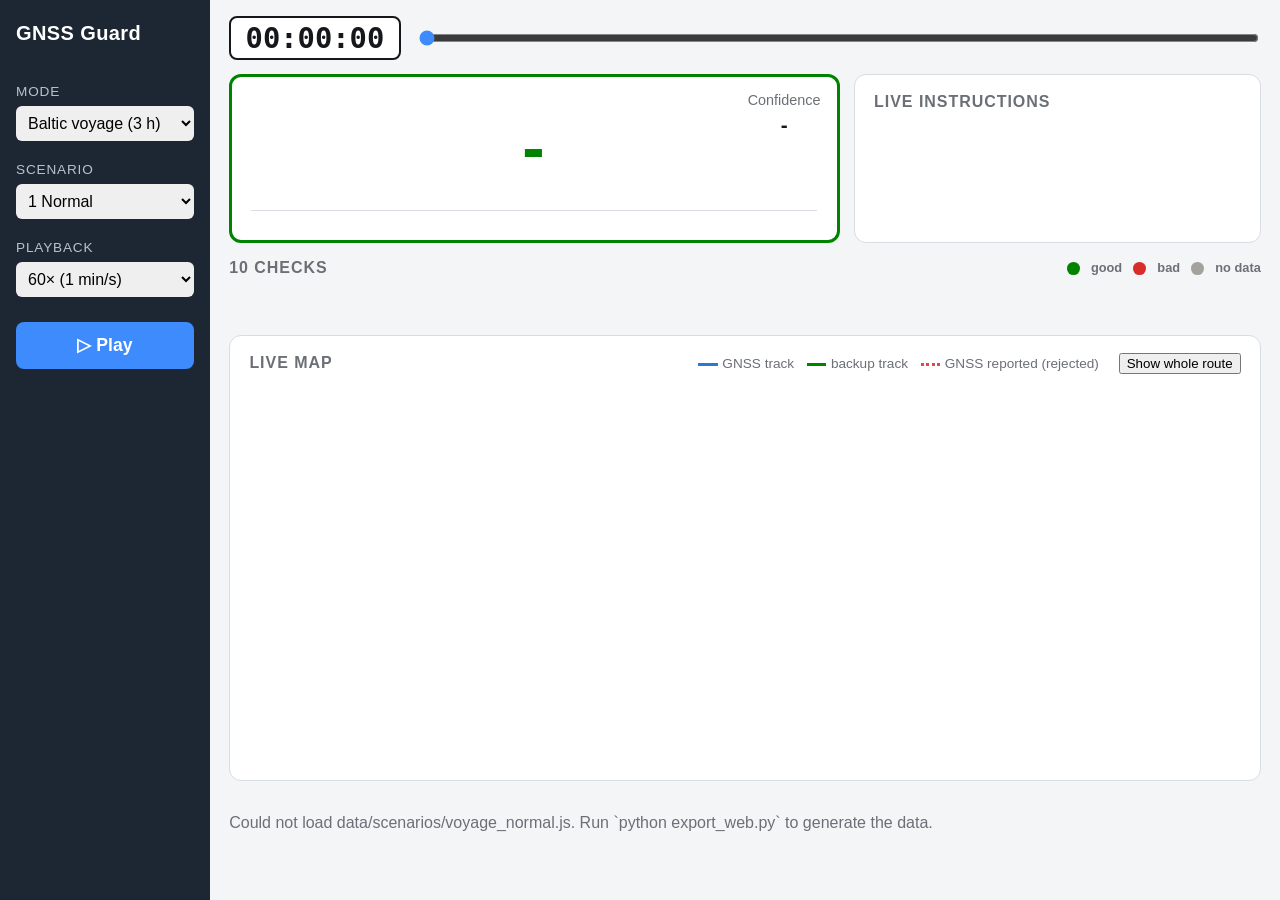
==== web-navigator/index.html @ 6cb35957 "Add web-navigator/: simple at-a-glance bridge view (status, live instructions, 10 checks, live map) " ====
<!doctype html>
<html lang="en">
<head>
  <meta charset="utf-8">
  <meta name="viewport" content="width=device-width, initial-scale=1">
  <title>GNSS Guard Bridge</title>
  <link rel="stylesheet" href="css/navigator.css">
</head>
<body>
  <div class="layout">
    <aside class="sidebar" aria-label="Controls">
      <div class="brand">GNSS Guard</div>
      <label for="mode">Mode</label>
      <select id="mode">
        <option value="voyage">Baltic voyage (3 h)</option>
        <option value="short">Short run (15 min)</option>
      </select>
      <label for="scenario">Scenario</label>
      <select id="scenario"></select>
      <label for="speed">Playback</label>
      <select id="speed"></select>
      <button id="play" type="button">▷ Play</button>
    </aside>

    <main>
      <div class="clock">
        <span id="clock">00:00:00</span>
        <input id="time" type="range" min="0" max="0" value="0" aria-label="Time">
      </div>

      <div class="top">
        <section id="status" class="panel status" aria-live="polite">
          <div class="confidence">Confidence <b id="confidence">-</b></div>
          <div id="state" class="state">-</div>
          <div id="state-line" class="state-line"></div>
          <div id="vitals" class="vitals"></div>
        </section>

        <section class="panel instructions">
          <h2>Live instructions</h2>
          <ol id="instructions" class="log"></ol>
        </section>
      </div>

      <section class="checks-area">
        <h2>10 checks <span class="legend"><i class="dot ok"></i> good
          <i class="dot bad"></i> bad <i class="dot skip"></i> no data</span></h2>
        <div id="checks" class="checks"></div>
      </section>

      <section class="panel map-panel">
        <div class="map-head"><h2>Live map</h2><span id="map-legend" class="map-legend"></span></div>
        <div id="map" class="map"></div>
      </section>

      <p id="loading" class="loading">Loading...</p>
    </main>
  </div>

  <!-- Data and libraries are shared with the full website in ../web/ -->
  <script>window.MARINE_DATA_ROOT = "../web/data/";</script>
  <script src="../web/vendor/plotly.min.js"></script>
  <script src="../web/js/util.js"></script>
  <script src="../web/data/content.js"></script>
  <script src="../web/data/chart.js"></script>
  <script src="../web/js/maps.js"></script>
  <script src="js/navigator.js"></script>
</body>
</html>
---- web-navigator/css/navigator.css ----
/* Bridge view: big, high-contrast, readable at a glance. */
:root {
  --bg: #f4f5f7;
  --panel: #ffffff;
  --ink: #15171a;
  --muted: #6b6f76;
  --border: #d9dce1;
  --ok: #008300;
  --bad: #d92d2b;
  --skip: #a3a29c;
  --state: #008300;  /* set from the current state by navigator.js */
}

* { box-sizing: border-box; }
html, body { margin: 0; height: 100%; }
body { background: var(--bg); color: var(--ink);
       font: 16px/1.4 "Segoe UI", Roboto, Helvetica, Arial, sans-serif; }

.layout { display: grid; grid-template-columns: 210px minmax(0, 1fr); min-height: 100vh; }

.sidebar { background: #1d2733; color: #fff; padding: 1.2rem 1rem; display: flex;
           flex-direction: column; gap: 0.35rem; }
.brand { font-weight: 800; font-size: 1.25rem; margin-bottom: 1rem; letter-spacing: 0.02em; }
.sidebar label { font-size: 0.85rem; text-transform: uppercase; letter-spacing: 0.06em;
                 color: #b8c2cc; margin-top: 0.8rem; }
.sidebar select { width: 100%; padding: 0.5rem; font: inherit; border-radius: 6px; border: none; }
#play { margin-top: 1.2rem; padding: 0.7rem; font: inherit; font-size: 1.1rem; font-weight: 700;
        border: none; border-radius: 8px; background: #3d8bfd; color: #fff; cursor: pointer; }
#play:hover { background: #2a78d6; }

main { padding: 1rem 1.2rem 1.5rem; display: flex; flex-direction: column; gap: 0.9rem; min-width: 0; }
h2 { font-size: 1rem; margin: 0 0 0.6rem; text-transform: uppercase; letter-spacing: 0.06em;
     color: var(--muted); }
.panel { background: var(--panel); border: 1px solid var(--border); border-radius: 12px; padding: 1rem 1.2rem; }

.clock { display: flex; align-items: center; gap: 1rem; }
#clock { font: 700 1.8rem/1 ui-monospace, "SF Mono", Consolas, monospace; background: var(--panel);
         border: 2px solid var(--ink); border-radius: 8px; padding: 0.35rem 0.9rem; }
#time { flex: 1; accent-color: #3d8bfd; }

.top { display: grid; grid-template-columns: 3fr 2fr; gap: 0.9rem; }

.status { position: relative; border: 3px solid var(--state); text-align: center; }
.status.alarm { animation: pulse 1.6s ease-in-out infinite; }
@keyframes pulse { 50% { box-shadow: 0 0 0 6px color-mix(in srgb, var(--state) 25%, transparent); } }
.confidence { position: absolute; top: 0.8rem; right: 1rem; font-size: 0.9rem; color: var(--muted); }
.confidence b { display: block; font-size: 1.3rem; color: var(--ink); }
.state { font-size: clamp(2.4rem, 6vw, 4.2rem); font-weight: 800; color: var(--state);
         margin-top: 0.4rem; letter-spacing: 0.03em; }
.state-line { font-size: 1.15rem; font-weight: 600; margin-bottom: 1rem; }
.vitals { display: grid; grid-template-columns: repeat(3, minmax(0, 1fr)); gap: 0.6rem;
          border-top: 1px solid var(--border); padding-top: 0.8rem; text-align: left; }
.vital span { display: block; font-size: 0.78rem; color: var(--muted); text-transform: uppercase;
              letter-spacing: 0.05em; }
.vital b { font-size: 1.15rem; font-variant-numeric: tabular-nums; }

.instructions { display: flex; flex-direction: column; max-height: 330px; }
.log { list-style: none; margin: 0; padding: 0; overflow-y: auto; }
.log > li { padding: 0.45rem 0 0.45rem 0.7rem; border-left: 4px solid var(--skip); margin-bottom: 0.4rem;
            opacity: 0.55; }
.log > li.now { opacity: 1; background: color-mix(in srgb, var(--entry) 8%, transparent); }
.log .when { font: 600 0.9rem ui-monospace, Consolas, monospace; color: var(--muted); }
.log .chip { color: #fff; font-size: 0.75rem; font-weight: 700; border-radius: 4px; padding: 1px 6px;
             margin-left: 0.4rem; }
.log ul { margin: 0.25rem 0 0; padding-left: 1.1rem; }
.log > li.now ul { font-weight: 600; }

.checks-area h2 { display: flex; justify-content: space-between; flex-wrap: wrap; gap: 0.5rem; }
.legend { font-size: 0.8rem; text-transform: none; letter-spacing: 0; display: flex; gap: 0.7rem;
          align-items: center; }
.dot { display: inline-block; width: 0.8rem; height: 0.8rem; border-radius: 50%; vertical-align: middle; }
.dot.ok { background: var(--ok); } .dot.bad { background: var(--bad); } .dot.skip { background: var(--skip); }
.checks { display: grid; grid-template-columns: repeat(2, minmax(0, 1fr)); grid-auto-flow: column;
          grid-template-rows: repeat(5, auto); gap: 0.5rem 0.9rem; }
.check { display: flex; justify-content: space-between; align-items: center; gap: 0.6rem;
         padding: 0.55rem 0.8rem; border-radius: 8px; color: #fff; font-weight: 600; }
.check.ok { background: var(--ok); } .check.bad { background: var(--bad); }
.check.skip { background: var(--skip); }
.check .reading { font-weight: 500; font-variant-numeric: tabular-nums; white-space: nowrap; opacity: 0.95; }

.map-head { display: flex; justify-content: space-between; align-items: baseline; flex-wrap: wrap; }
.map-legend { font-size: 0.85rem; color: var(--muted); }
.map-legend i { display: inline-block; width: 1.2rem; height: 3px; vertical-align: middle; margin: 0 0.3rem 0 0.8rem; }
.map { height: 380px; }

.loading { color: var(--muted); }

@media (max-width: 900px) {
  .layout { grid-template-columns: 1fr; }
  .sidebar { flex-direction: row; flex-wrap: wrap; align-items: end; gap: 0.5rem 1rem; }
  .sidebar > * { flex: 1 1 140px; }
  .brand { flex-basis: 100%; margin: 0; }
  .top, .checks { grid-template-columns: 1fr; }
  .checks { grid-auto-flow: row; grid-template-rows: none; }
  main { padding: 0.8rem; }
  .confidence { position: static; text-align: right; }
  .vitals { grid-template-columns: repeat(2, minmax(0, 1fr)); }
}
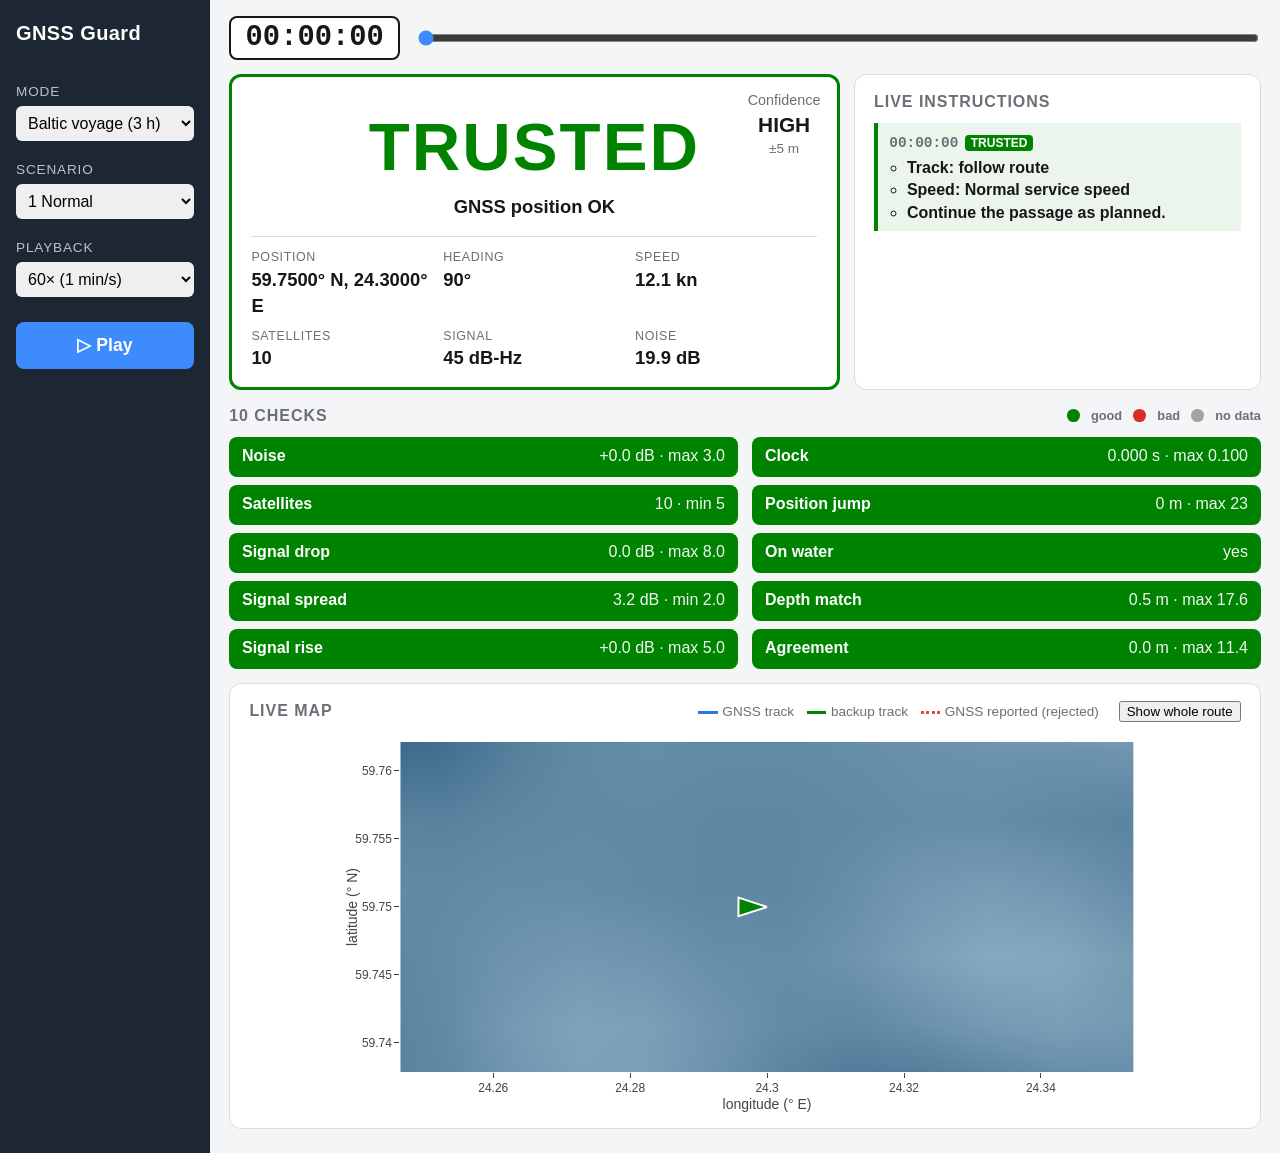
==== commit d7428f46: "Make web-navigator self-contained so it works however it is opened The bridge view loaded its data a" ====
--- a/web-navigator/index.html
+++ b/web-navigator/index.html
@@ -11,18 +11,20 @@
     <aside class="sidebar" aria-label="Controls">
       <div class="brand">GNSS Guard</div>
       <label for="mode">Mode</label>
-      <select id="mode">
+      <select id="mode" autocomplete="off">
         <option value="voyage">Baltic voyage (3 h)</option>
         <option value="short">Short run (15 min)</option>
       </select>
       <label for="scenario">Scenario</label>
-      <select id="scenario"></select>
+      <select id="scenario" autocomplete="off"></select>
       <label for="speed">Playback</label>
-      <select id="speed"></select>
+      <select id="speed" autocomplete="off"></select>
       <button id="play" type="button">▷ Play</button>
     </aside>
 
     <main>
+      <div id="error" class="error" role="alert" hidden></div>
+      <p id="loading" class="loading">Loading...</p>
       <div class="clock">
         <span id="clock">00:00:00</span>
         <input id="time" type="range" min="0" max="0" value="0" aria-label="Time">
@@ -53,17 +55,13 @@
         <div id="map" class="map"></div>
       </section>
 
-      <p id="loading" class="loading">Loading...</p>
     </main>
   </div>
 
-  <!-- Data and libraries are shared with the full website in ../web/ -->
-  <script>window.MARINE_DATA_ROOT = "../web/data/";</script>
-  <script src="../web/vendor/plotly.min.js"></script>
-  <script src="../web/js/util.js"></script>
-  <script src="../web/data/content.js"></script>
-  <script src="../web/data/chart.js"></script>
-  <script src="../web/js/maps.js"></script>
+  <!-- Everything is inside this folder; data/ is written by `python export_web.py`. -->
+  <script src="js/data.js"></script>
+  <script src="vendor/plotly.min.js"></script>
+  <script src="data/content.js"></script>
   <script src="js/navigator.js"></script>
 </body>
 </html>
--- a/web-navigator/css/navigator.css
+++ b/web-navigator/css/navigator.css
@@ -83,7 +83,9 @@
 .map-legend i { display: inline-block; width: 1.2rem; height: 3px; vertical-align: middle; margin: 0 0.3rem 0 0.8rem; }
 .map { height: 380px; }
 
-.loading { color: var(--muted); }
+.loading { color: var(--muted); margin: 0; }
+.error { background: #fde8e8; color: #8a1c1c; border: 2px solid var(--bad); border-radius: 10px;
+         padding: 0.8rem 1rem; font-weight: 600; }
 
 @media (max-width: 900px) {
   .layout { grid-template-columns: 1fr; }
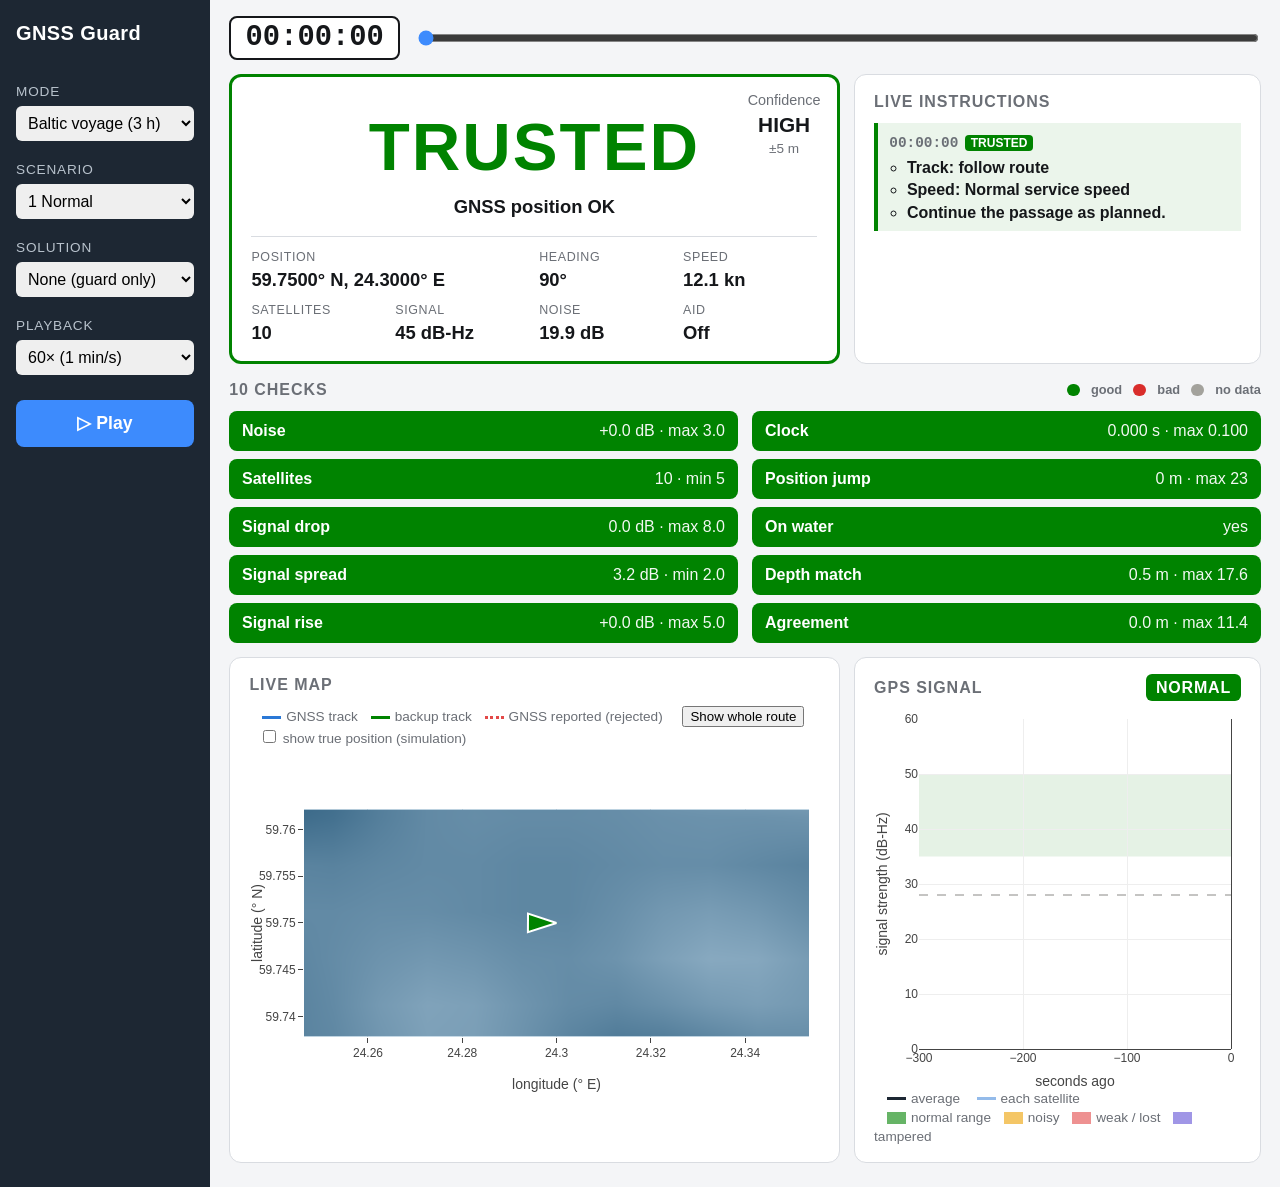
==== commit e5437206: "Bridge view: solution dropdown, aid status, stations and ships on the map, live GPS signal graph, tr" ====
--- a/web-navigator/index.html
+++ b/web-navigator/index.html
@@ -17,6 +17,8 @@
       </select>
       <label for="scenario">Scenario</label>
       <select id="scenario" autocomplete="off"></select>
+      <label for="solution">Solution</label>
+      <select id="solution" autocomplete="off"></select>
       <label for="speed">Playback</label>
       <select id="speed" autocomplete="off"></select>
       <button id="play" type="button">▷ Play</button>
@@ -50,10 +52,17 @@
         <div id="checks" class="checks"></div>
       </section>
 
-      <section class="panel map-panel">
-        <div class="map-head"><h2>Live map</h2><span id="map-legend" class="map-legend"></span></div>
-        <div id="map" class="map"></div>
-      </section>
+      <div class="bottom">
+        <section class="panel map-panel">
+          <div class="map-head"><h2>Live map</h2><span id="map-legend" class="map-legend"></span></div>
+          <div id="map" class="map"></div>
+        </section>
+        <section class="panel signal-panel">
+          <div class="map-head"><h2>GPS signal</h2><span id="signal-status" class="signal-badge"></span></div>
+          <div id="signal" class="map"></div>
+          <div id="signal-legend" class="map-legend"></div>
+        </section>
+      </div>
 
     </main>
   </div>
--- a/web-navigator/css/navigator.css
+++ b/web-navigator/css/navigator.css
@@ -82,6 +82,11 @@
 .map-legend { font-size: 0.85rem; color: var(--muted); }
 .map-legend i { display: inline-block; width: 1.2rem; height: 3px; vertical-align: middle; margin: 0 0.3rem 0 0.8rem; }
 .map { height: 380px; }
+.bottom { display: grid; grid-template-columns: 3fr 2fr; gap: 0.9rem; }
+.signal-badge { color: #fff; font-weight: 800; letter-spacing: 0.05em; border-radius: 6px;
+                padding: 0.15rem 0.6rem; }
+.vitals { grid-template-columns: repeat(4, minmax(0, 1fr)); }
+.vital.wide { grid-column: span 2; }
 
 .loading { color: var(--muted); margin: 0; }
 .error { background: #fde8e8; color: #8a1c1c; border: 2px solid var(--bad); border-radius: 10px;
@@ -92,7 +97,7 @@
   .sidebar { flex-direction: row; flex-wrap: wrap; align-items: end; gap: 0.5rem 1rem; }
   .sidebar > * { flex: 1 1 140px; }
   .brand { flex-basis: 100%; margin: 0; }
-  .top, .checks { grid-template-columns: 1fr; }
+  .top, .checks, .bottom { grid-template-columns: 1fr; }
   .checks { grid-auto-flow: row; grid-template-rows: none; }
   main { padding: 0.8rem; }
   .confidence { position: static; text-align: right; }
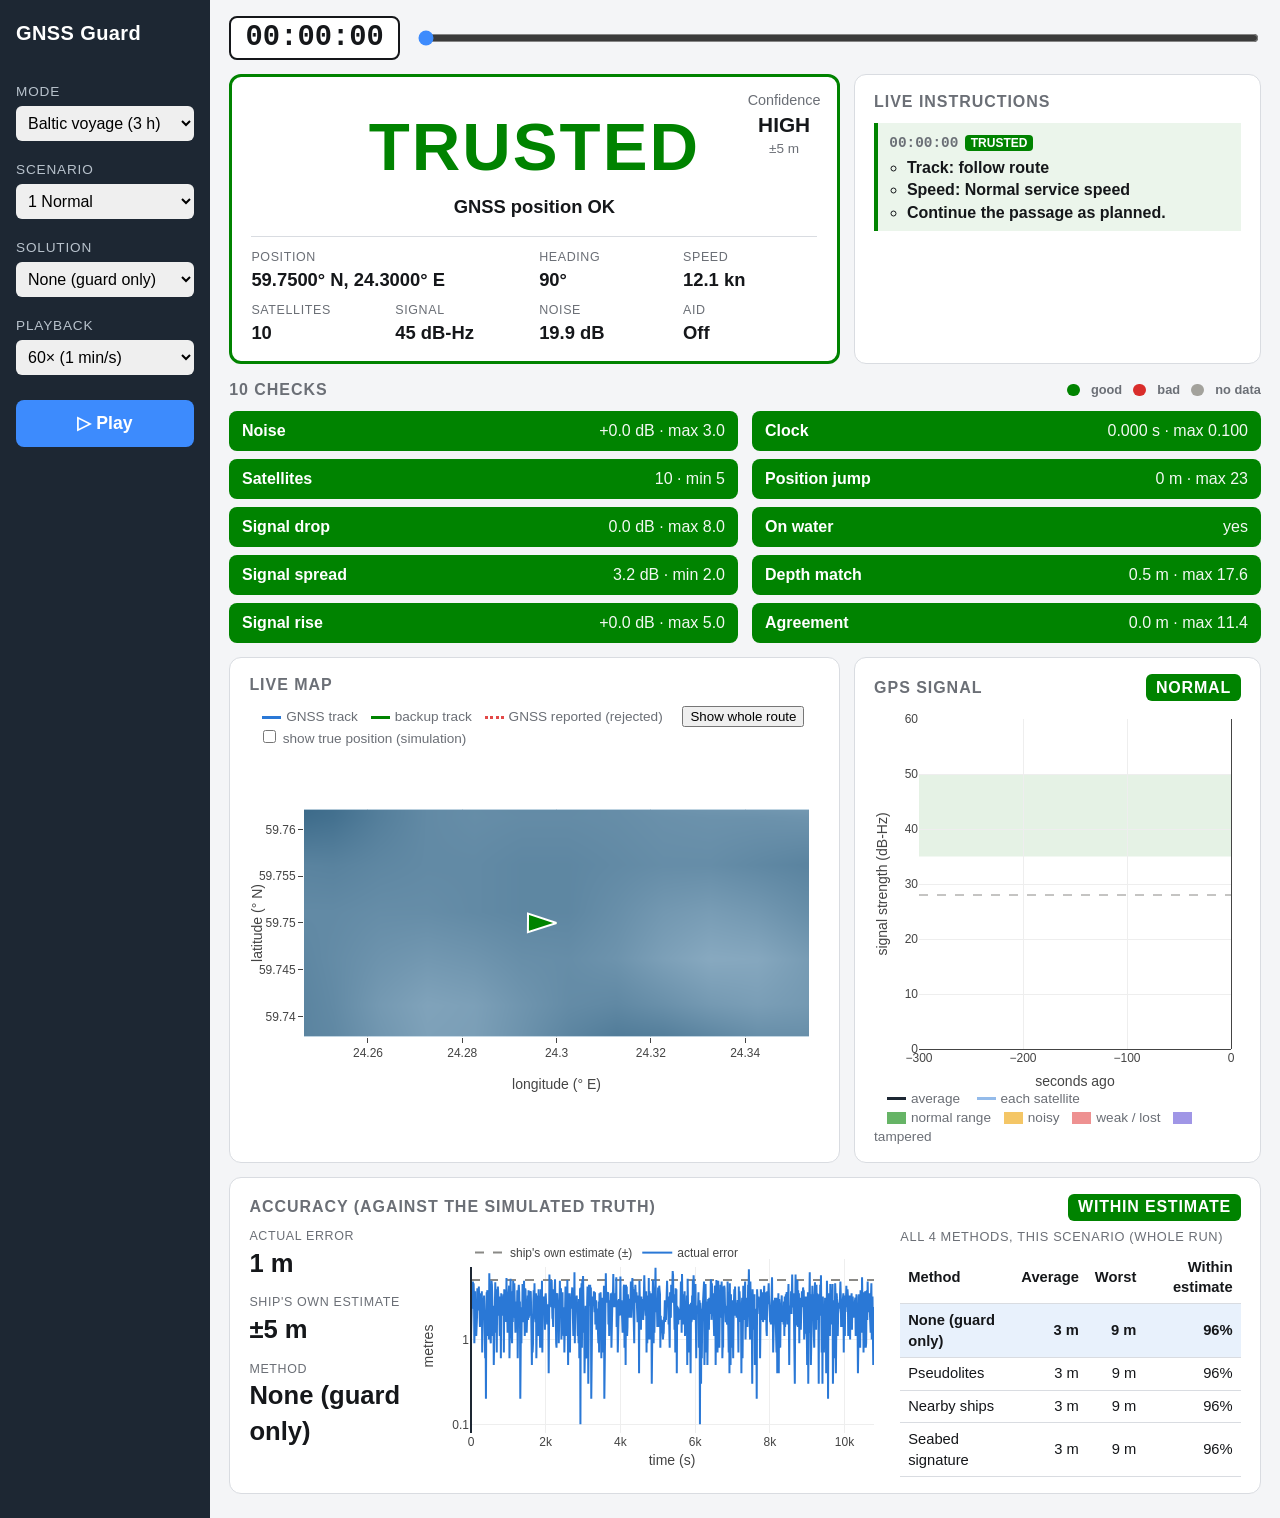
==== commit 945f3e09: "Bridge view: seabed method and accuracy panel (actual error vs the ship's own estimate, all 4 method" ====
--- a/web-navigator/index.html
+++ b/web-navigator/index.html
@@ -64,6 +64,20 @@
         </section>
       </div>
 
+      <section class="panel accuracy-panel">
+        <div class="map-head"><h2>Accuracy (against the simulated truth)</h2>
+          <span id="accuracy-badge" class="signal-badge"></span></div>
+        <div class="accuracy">
+          <div class="accuracy-now">
+            <div class="vital"><span>Actual error</span><b id="acc-error">-</b></div>
+            <div class="vital"><span>Ship's own estimate</span><b id="acc-claimed">-</b></div>
+            <div class="vital"><span>Method</span><b id="acc-method">-</b></div>
+          </div>
+          <div id="accuracy-chart" class="acc-chart"></div>
+          <div id="accuracy-table" class="acc-table"></div>
+        </div>
+      </section>
+
     </main>
   </div>
 
--- a/web-navigator/css/navigator.css
+++ b/web-navigator/css/navigator.css
@@ -87,6 +87,16 @@
                 padding: 0.15rem 0.6rem; }
 .vitals { grid-template-columns: repeat(4, minmax(0, 1fr)); }
 .vital.wide { grid-column: span 2; }
+.accuracy { display: grid; grid-template-columns: 1fr 3fr 2.2fr; gap: 1rem; align-items: start; }
+.accuracy-now { display: grid; gap: 0.8rem; }
+.accuracy-now .vital b { font-size: 1.6rem; }
+.acc-chart { height: 240px; }
+.acc-table table { width: 100%; border-collapse: collapse; font-size: 0.92rem; }
+.acc-table th, .acc-table td { padding: 0.35rem 0.5rem; border-bottom: 1px solid var(--border); text-align: right; }
+.acc-table th:first-child, .acc-table td:first-child { text-align: left; }
+.acc-table tr.current { background: #e8f1fc; font-weight: 700; }
+.acc-table caption { text-align: left; color: var(--muted); font-size: 0.8rem; padding-bottom: 0.3rem;
+                     text-transform: uppercase; letter-spacing: 0.05em; }
 
 .loading { color: var(--muted); margin: 0; }
 .error { background: #fde8e8; color: #8a1c1c; border: 2px solid var(--bad); border-radius: 10px;
@@ -97,7 +107,7 @@
   .sidebar { flex-direction: row; flex-wrap: wrap; align-items: end; gap: 0.5rem 1rem; }
   .sidebar > * { flex: 1 1 140px; }
   .brand { flex-basis: 100%; margin: 0; }
-  .top, .checks, .bottom { grid-template-columns: 1fr; }
+  .top, .checks, .bottom, .accuracy { grid-template-columns: 1fr; }
   .checks { grid-auto-flow: row; grid-template-rows: none; }
   main { padding: 0.8rem; }
   .confidence { position: static; text-align: right; }
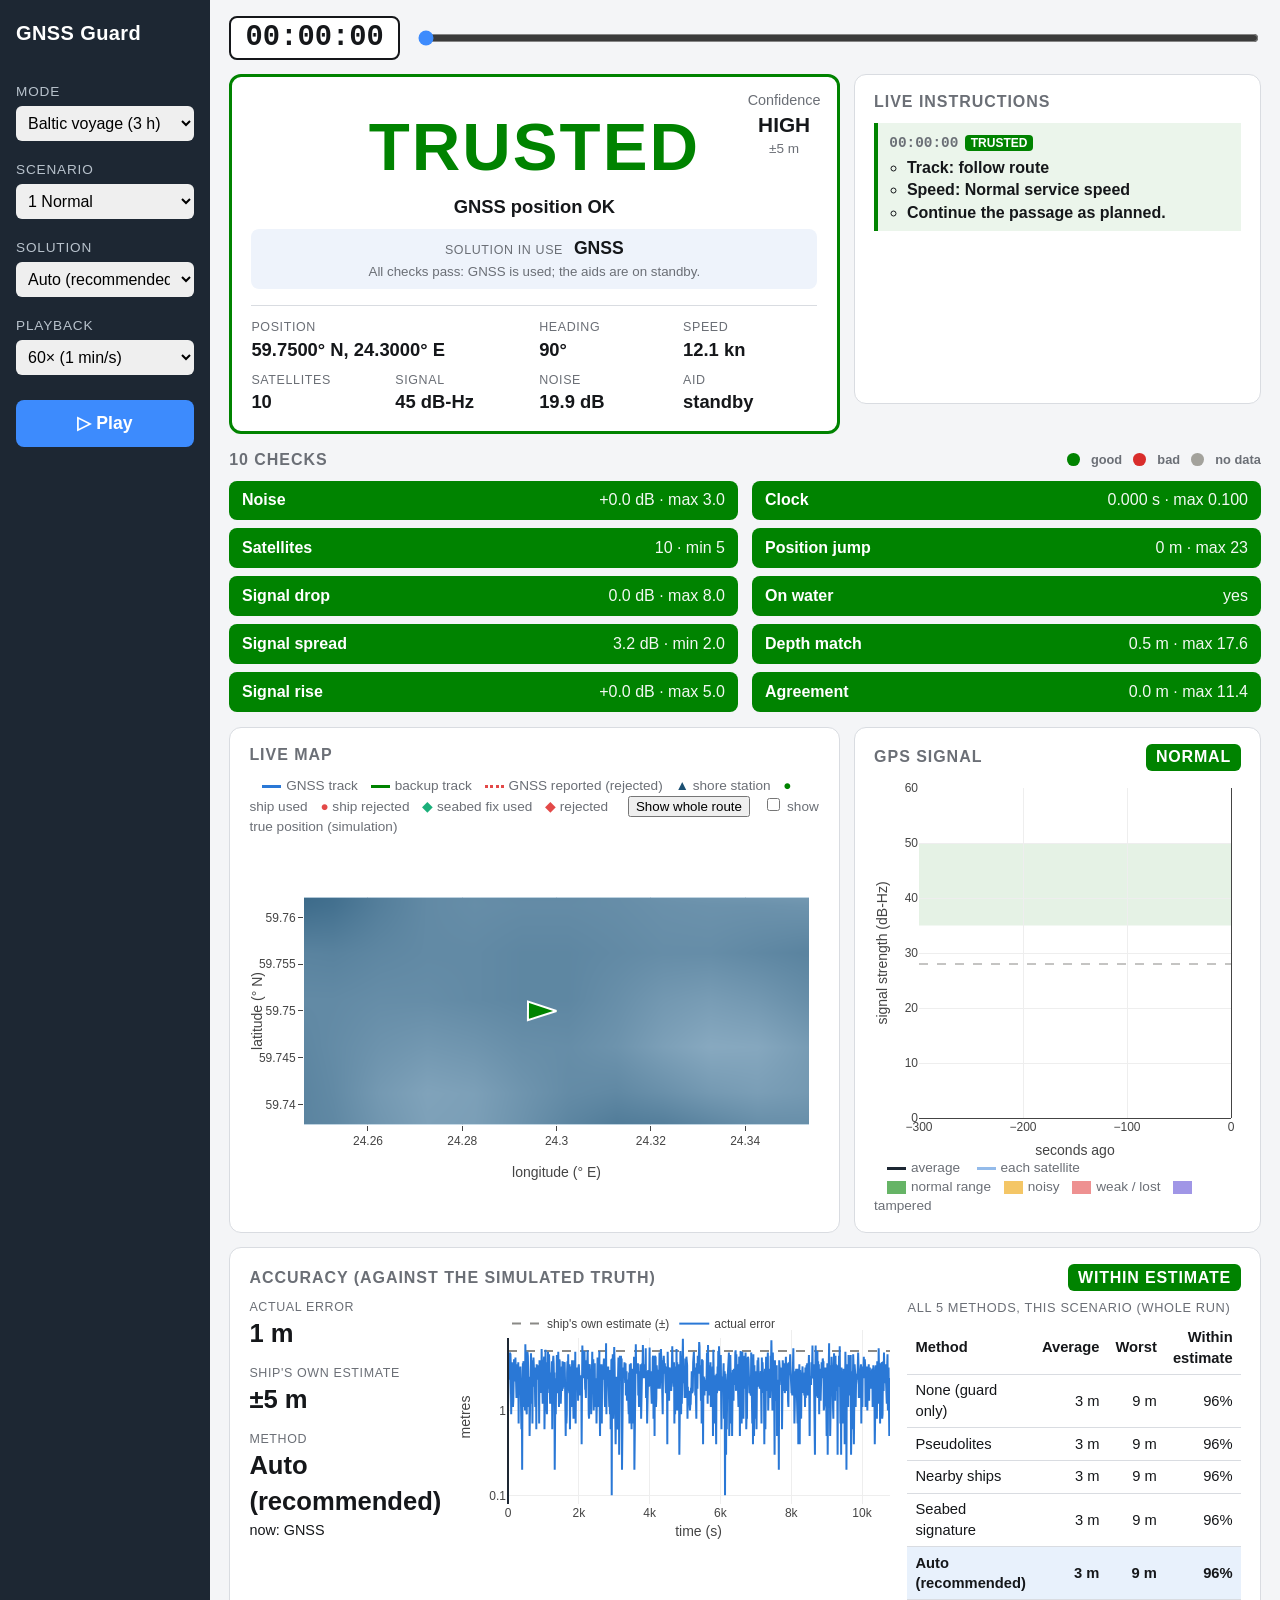
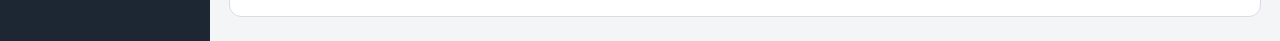
==== commit a1ccf67a: "Bridge view: Auto by default, 'Solution in use' with the reason, 5-method accuracy table; README: de" ====
--- a/web-navigator/index.html
+++ b/web-navigator/index.html
@@ -37,6 +37,7 @@
           <div class="confidence">Confidence <b id="confidence">-</b></div>
           <div id="state" class="state">-</div>
           <div id="state-line" class="state-line"></div>
+          <div id="solution-line" class="solution-line"></div>
           <div id="vitals" class="vitals"></div>
         </section>
 
--- a/web-navigator/css/navigator.css
+++ b/web-navigator/css/navigator.css
@@ -48,6 +48,12 @@
 .state { font-size: clamp(2.4rem, 6vw, 4.2rem); font-weight: 800; color: var(--state);
          margin-top: 0.4rem; letter-spacing: 0.03em; }
 .state-line { font-size: 1.15rem; font-weight: 600; margin-bottom: 1rem; }
+.solution-line { margin: -0.4rem auto 1rem; padding: 0.45rem 0.8rem; border-radius: 8px;
+                 background: #eef3fb; max-width: 46rem; }
+.solution-line span { font-size: 0.78rem; text-transform: uppercase; letter-spacing: 0.05em;
+                      color: var(--muted); margin-right: 0.4rem; }
+.solution-line b { font-size: 1.1rem; }
+.solution-line small { display: block; color: var(--muted); margin-top: 0.15rem; }
 .vitals { display: grid; grid-template-columns: repeat(3, minmax(0, 1fr)); gap: 0.6rem;
           border-top: 1px solid var(--border); padding-top: 0.8rem; text-align: left; }
 .vital span { display: block; font-size: 0.78rem; color: var(--muted); text-transform: uppercase;
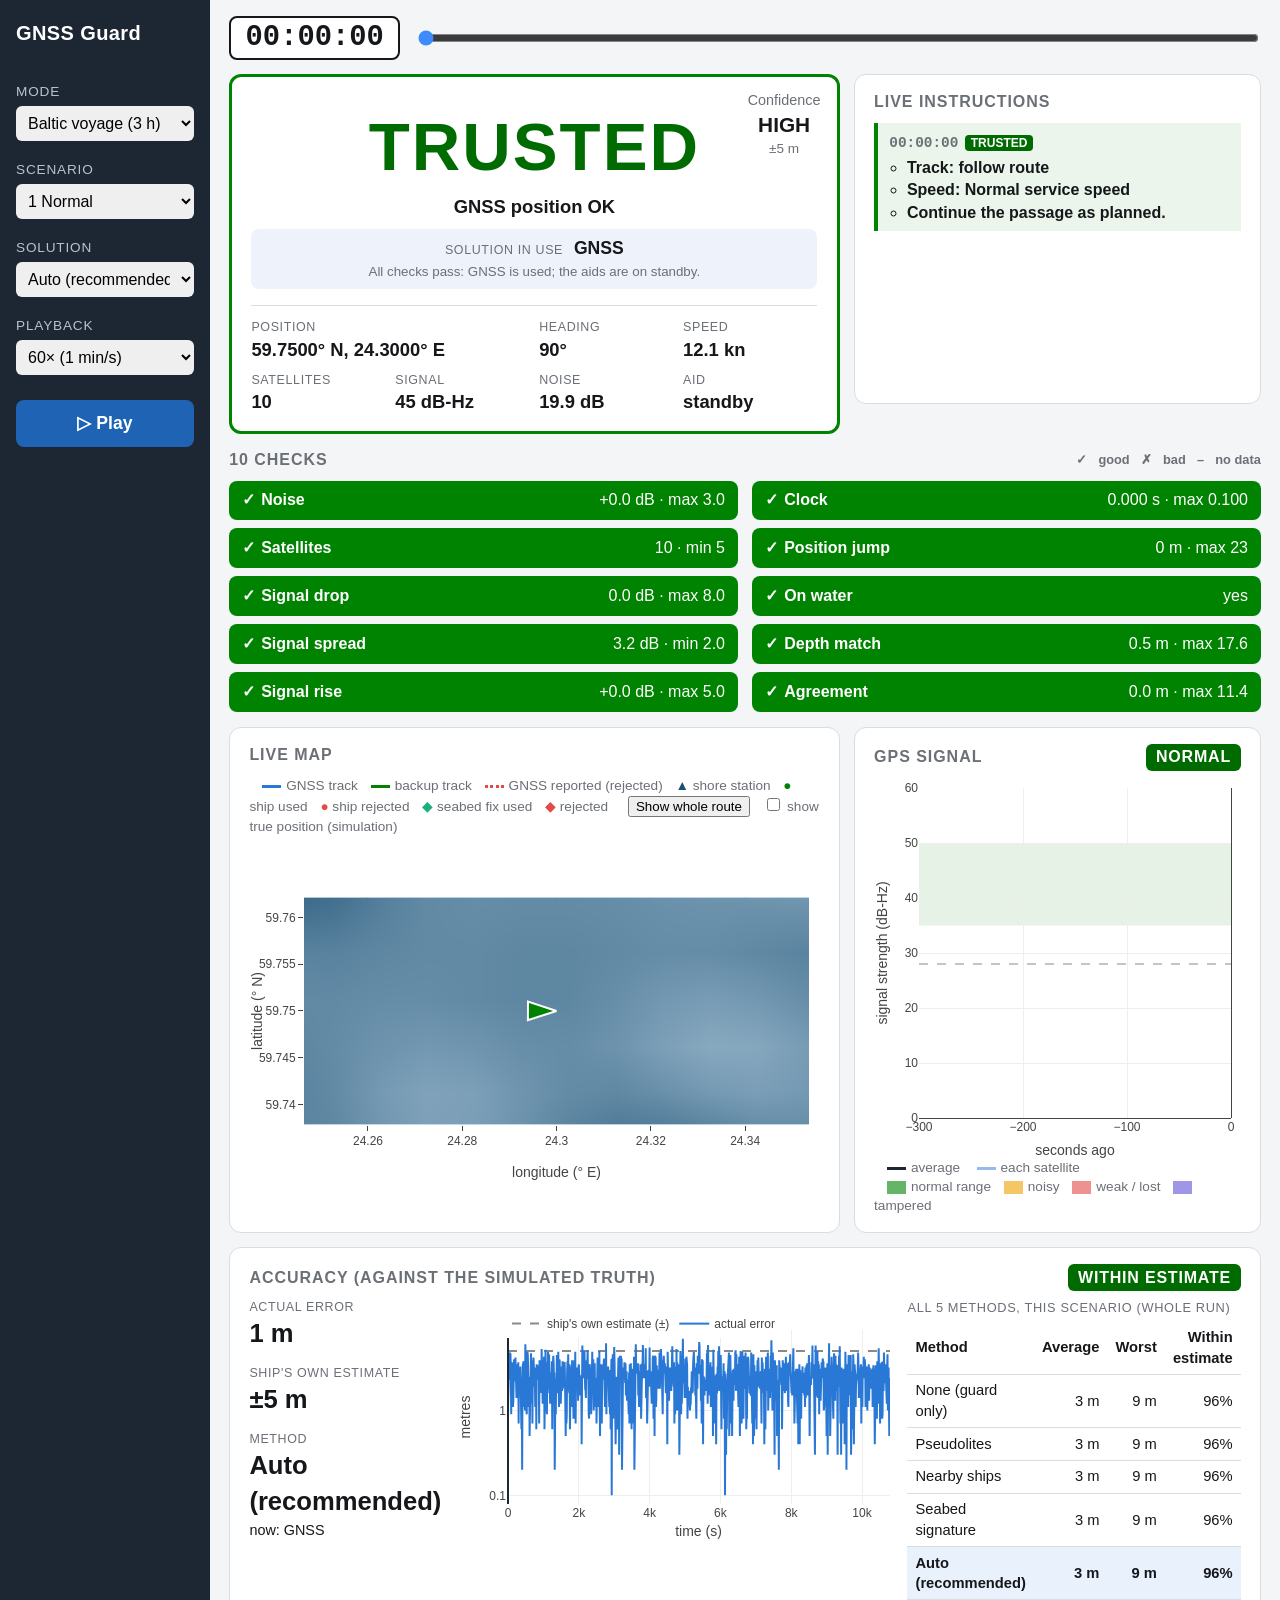
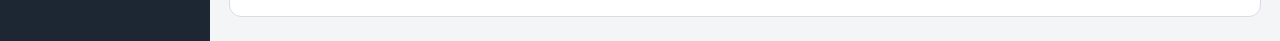
==== commit 158cd828: "Accessibility pass on both websites Skip links, main landmarks, keyboard-operable tabs (arrow keys)," ====
--- a/web-navigator/index.html
+++ b/web-navigator/index.html
@@ -7,9 +7,10 @@
   <link rel="stylesheet" href="css/navigator.css">
 </head>
 <body>
+  <a class="skip-link" href="#main">Skip to the ship status</a>
   <div class="layout">
     <aside class="sidebar" aria-label="Controls">
-      <div class="brand">GNSS Guard</div>
+      <h1 class="brand">GNSS Guard <span class="sr-only">bridge view</span></h1>
       <label for="mode">Mode</label>
       <select id="mode" autocomplete="off">
         <option value="voyage">Baltic voyage (3 h)</option>
@@ -21,19 +22,20 @@
       <select id="solution" autocomplete="off"></select>
       <label for="speed">Playback</label>
       <select id="speed" autocomplete="off"></select>
-      <button id="play" type="button">▷ Play</button>
+      <button id="play" type="button" aria-pressed="false">▷ Play</button>
     </aside>
 
-    <main>
+    <main id="main" tabindex="-1">
       <div id="error" class="error" role="alert" hidden></div>
-      <p id="loading" class="loading">Loading...</p>
+      <p id="loading" class="loading" role="status">Loading...</p>
+      <div id="announcer" class="sr-only" role="status" aria-live="polite"></div>
       <div class="clock">
         <span id="clock">00:00:00</span>
-        <input id="time" type="range" min="0" max="0" value="0" aria-label="Time">
+        <input id="time" type="range" min="0" max="0" value="0" aria-label="Voyage time">
       </div>
 
       <div class="top">
-        <section id="status" class="panel status" aria-live="polite">
+        <section id="status" class="panel status" aria-label="Ship status">
           <div class="confidence">Confidence <b id="confidence">-</b></div>
           <div id="state" class="state">-</div>
           <div id="state-line" class="state-line"></div>
@@ -48,19 +50,19 @@
       </div>
 
       <section class="checks-area">
-        <h2>10 checks <span class="legend"><i class="dot ok"></i> good
-          <i class="dot bad"></i> bad <i class="dot skip"></i> no data</span></h2>
-        <div id="checks" class="checks"></div>
+        <h2>10 checks <span class="legend"><span aria-hidden="true">✓</span> good
+          <span aria-hidden="true">✗</span> bad <span aria-hidden="true">–</span> no data</span></h2>
+        <ul id="checks" class="checks"></ul>
       </section>
 
       <div class="bottom">
         <section class="panel map-panel">
           <div class="map-head"><h2>Live map</h2><span id="map-legend" class="map-legend"></span></div>
-          <div id="map" class="map"></div>
+          <div id="map" class="map" role="img" aria-label="Live map"></div>
         </section>
         <section class="panel signal-panel">
           <div class="map-head"><h2>GPS signal</h2><span id="signal-status" class="signal-badge"></span></div>
-          <div id="signal" class="map"></div>
+          <div id="signal" class="map" role="img" aria-label="GPS signal graph"></div>
           <div id="signal-legend" class="map-legend"></div>
         </section>
       </div>
@@ -74,7 +76,7 @@
             <div class="vital"><span>Ship's own estimate</span><b id="acc-claimed">-</b></div>
             <div class="vital"><span>Method</span><b id="acc-method">-</b></div>
           </div>
-          <div id="accuracy-chart" class="acc-chart"></div>
+          <div id="accuracy-chart" class="acc-chart" role="img" aria-label="Accuracy over time"></div>
           <div id="accuracy-table" class="acc-table"></div>
         </div>
       </section>
--- a/web-navigator/css/navigator.css
+++ b/web-navigator/css/navigator.css
@@ -7,8 +7,10 @@
   --border: #d9dce1;
   --ok: #008300;
   --bad: #d92d2b;
-  --skip: #a3a29c;
+  --skip: #6b6f76;
   --state: #008300;  /* set from the current state by navigator.js */
+  --state-ink: #006b00;  /* darker shade of --state, readable as text */
+  --focus: #0b57d0;
 }
 
 * { box-sizing: border-box; }
@@ -20,13 +22,13 @@
 
 .sidebar { background: #1d2733; color: #fff; padding: 1.2rem 1rem; display: flex;
            flex-direction: column; gap: 0.35rem; }
-.brand { font-weight: 800; font-size: 1.25rem; margin-bottom: 1rem; letter-spacing: 0.02em; }
+.brand { font-weight: 800; font-size: 1.25rem; margin: 0 0 1rem; letter-spacing: 0.02em; }
 .sidebar label { font-size: 0.85rem; text-transform: uppercase; letter-spacing: 0.06em;
                  color: #b8c2cc; margin-top: 0.8rem; }
 .sidebar select { width: 100%; padding: 0.5rem; font: inherit; border-radius: 6px; border: none; }
 #play { margin-top: 1.2rem; padding: 0.7rem; font: inherit; font-size: 1.1rem; font-weight: 700;
-        border: none; border-radius: 8px; background: #3d8bfd; color: #fff; cursor: pointer; }
-#play:hover { background: #2a78d6; }
+        border: none; border-radius: 8px; background: #1f63b5; color: #fff; cursor: pointer; }
+#play:hover { background: #174f93; }
 
 main { padding: 1rem 1.2rem 1.5rem; display: flex; flex-direction: column; gap: 0.9rem; min-width: 0; }
 h2 { font-size: 1rem; margin: 0 0 0.6rem; text-transform: uppercase; letter-spacing: 0.06em;
@@ -45,7 +47,7 @@
 @keyframes pulse { 50% { box-shadow: 0 0 0 6px color-mix(in srgb, var(--state) 25%, transparent); } }
 .confidence { position: absolute; top: 0.8rem; right: 1rem; font-size: 0.9rem; color: var(--muted); }
 .confidence b { display: block; font-size: 1.3rem; color: var(--ink); }
-.state { font-size: clamp(2.4rem, 6vw, 4.2rem); font-weight: 800; color: var(--state);
+.state { font-size: clamp(2.4rem, 6vw, 4.2rem); font-weight: 800; color: var(--state-ink);
          margin-top: 0.4rem; letter-spacing: 0.03em; }
 .state-line { font-size: 1.15rem; font-weight: 600; margin-bottom: 1rem; }
 .solution-line { margin: -0.4rem auto 1rem; padding: 0.45rem 0.8rem; border-radius: 8px;
@@ -63,8 +65,8 @@
 .instructions { display: flex; flex-direction: column; max-height: 330px; }
 .log { list-style: none; margin: 0; padding: 0; overflow-y: auto; }
 .log > li { padding: 0.45rem 0 0.45rem 0.7rem; border-left: 4px solid var(--skip); margin-bottom: 0.4rem;
-            opacity: 0.55; }
-.log > li.now { opacity: 1; background: color-mix(in srgb, var(--entry) 8%, transparent); }
+            color: var(--muted); }  /* older entries: muted, still readable (no opacity) */
+.log > li.now { color: var(--ink); background: color-mix(in srgb, var(--entry) 8%, transparent); }
 .log .when { font: 600 0.9rem ui-monospace, Consolas, monospace; color: var(--muted); }
 .log .chip { color: #fff; font-size: 0.75rem; font-weight: 700; border-radius: 4px; padding: 1px 6px;
              margin-left: 0.4rem; }
@@ -76,13 +78,14 @@
           align-items: center; }
 .dot { display: inline-block; width: 0.8rem; height: 0.8rem; border-radius: 50%; vertical-align: middle; }
 .dot.ok { background: var(--ok); } .dot.bad { background: var(--bad); } .dot.skip { background: var(--skip); }
-.checks { display: grid; grid-template-columns: repeat(2, minmax(0, 1fr)); grid-auto-flow: column;
+.checks { list-style: none; margin: 0; padding: 0; display: grid; grid-template-columns: repeat(2, minmax(0, 1fr)); grid-auto-flow: column;
           grid-template-rows: repeat(5, auto); gap: 0.5rem 0.9rem; }
 .check { display: flex; justify-content: space-between; align-items: center; gap: 0.6rem;
          padding: 0.55rem 0.8rem; border-radius: 8px; color: #fff; font-weight: 600; }
 .check.ok { background: var(--ok); } .check.bad { background: var(--bad); }
 .check.skip { background: var(--skip); }
-.check .reading { font-weight: 500; font-variant-numeric: tabular-nums; white-space: nowrap; opacity: 0.95; }
+.check .icon { display: inline-block; width: 1.2em; font-weight: 800; }
+.check .reading { font-weight: 500; font-variant-numeric: tabular-nums; white-space: nowrap; }
 
 .map-head { display: flex; justify-content: space-between; align-items: baseline; flex-wrap: wrap; }
 .map-legend { font-size: 0.85rem; color: var(--muted); }
@@ -119,3 +122,16 @@
   .confidence { position: static; text-align: right; }
   .vitals { grid-template-columns: repeat(2, minmax(0, 1fr)); }
 }
+
+/* --- Accessibility -------------------------------------------------------- */
+.sr-only { position: absolute; width: 1px; height: 1px; padding: 0; margin: -1px; overflow: hidden;
+           clip: rect(0, 0, 0, 0); white-space: nowrap; border: 0; }
+.skip-link { position: absolute; left: 1rem; top: -3rem; z-index: 10; background: #ffffff; color: #15171a;
+             padding: 0.5rem 0.9rem; border-radius: 6px; font-weight: 700; }
+.skip-link:focus { top: 1rem; }
+:focus-visible { outline: 3px solid var(--focus); outline-offset: 2px; box-shadow: 0 0 0 5px #ffffff; }
+main:focus { outline: none; }
+@media (prefers-reduced-motion: reduce) {
+  .status.alarm { animation: none; }
+}
+
